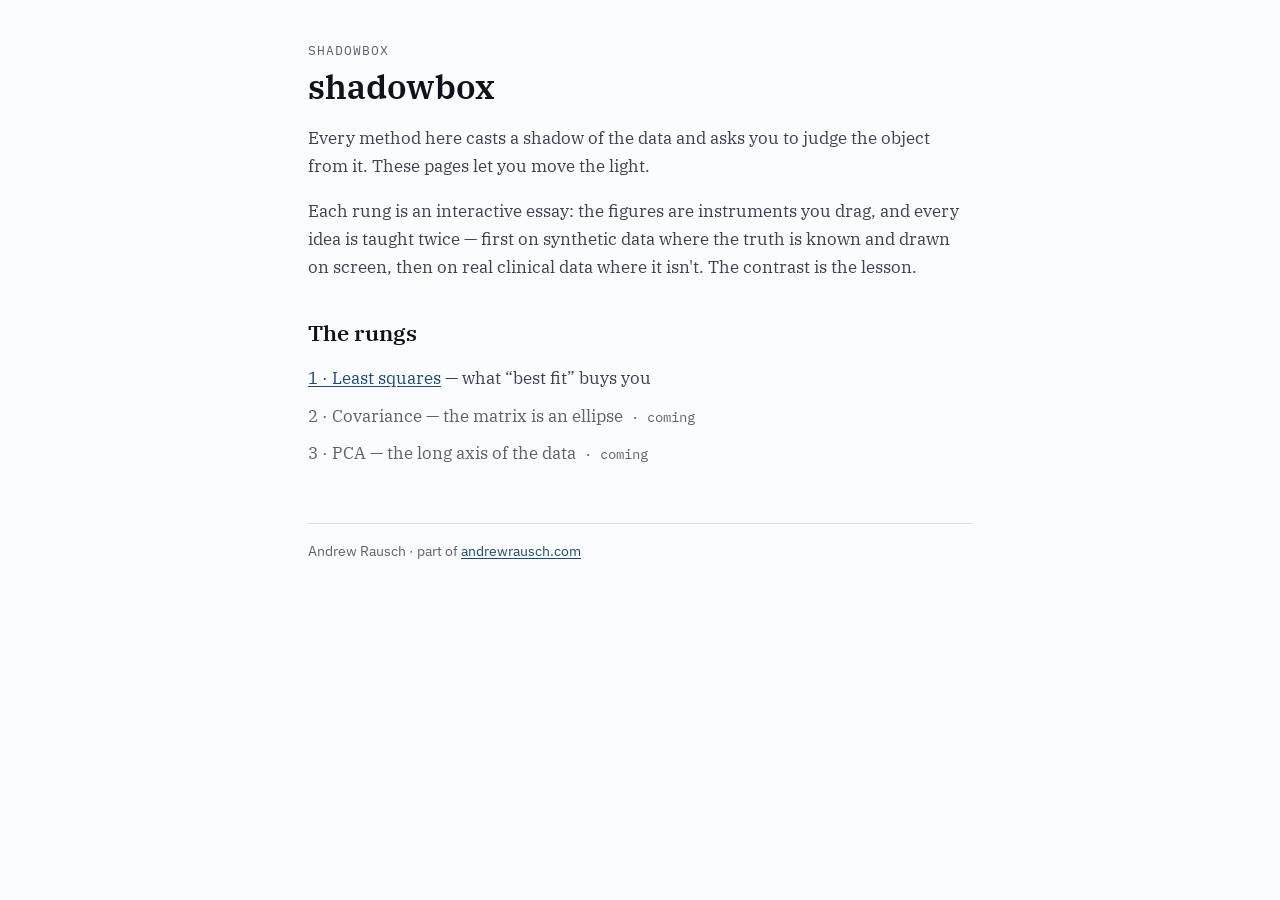
==== index.html @ 22c1af88 "m2: polish pass (favicon, hidden-tab rerender fallback, readme) Co-Authored-By: Claude Fable 5 <nore" ====
<!DOCTYPE html>
<html lang="en">
<head>
  <meta charset="utf-8">
  <meta name="viewport" content="width=device-width, initial-scale=1">
  <title>shadowbox</title>
  <meta name="description" content="Interactive visual statistics explainers: least squares, covariance, PCA — and eventually UMAP. Drag things. Watch what 'best' costs.">
  <link rel="icon" href="data:image/svg+xml,<svg xmlns=%22http://www.w3.org/2000/svg%22 viewBox=%220 0 16 16%22><rect x=%221%22 y=%221%22 width=%2214%22 height=%2214%22 fill=%22none%22 stroke=%22%231e4a7a%22 stroke-width=%222%22/><circle cx=%225%22 cy=%2211%22 r=%221.6%22 fill=%22%231e4a7a%22/><circle cx=%228%22 cy=%228%22 r=%221.6%22 fill=%22%231e4a7a%22/><circle cx=%2211%22 cy=%225%22 r=%221.6%22 fill=%22%231e4a7a%22/></svg>">
  <link rel="preconnect" href="https://fonts.googleapis.com">
  <link rel="preconnect" href="https://fonts.gstatic.com" crossorigin>
  <link href="https://fonts.googleapis.com/css2?family=IBM+Plex+Mono:wght@400;500&family=IBM+Plex+Sans:wght@400;500&family=IBM+Plex+Serif:ital,wght@0,400;0,600;1,400&display=swap" rel="stylesheet">
  <link rel="stylesheet" href="css/shadowbox.css">
</head>
<body>
  <main class="essay">
    <p class="kicker">shadowbox</p>
    <h1>shadowbox</h1>
    <p>Every method here casts a shadow of the data and asks you to judge the object
    from it. These pages let you move the light.</p>
    <p>Each rung is an interactive essay: the figures are instruments you drag, and
    every idea is taught twice — first on synthetic data where the truth is known and
    drawn on screen, then on real clinical data where it isn't. The contrast is the
    lesson.</p>

    <h2>The rungs</h2>
    <ul class="rungs">
      <li><a href="least-squares.html">1 · Least squares</a> — what “best fit” buys you</li>
      <li class="coming">2 · Covariance — the matrix is an ellipse</li>
      <li class="coming">3 · PCA — the long axis of the data</li>
    </ul>

    <footer>Andrew Rausch · part of <a href="https://andrewrausch.com">andrewrausch.com</a></footer>
  </main>
</body>
</html>
---- css/shadowbox.css ----
/* shadowbox — tokens copied from andrewrausch.com (never runtime-linked), own chrome.
   Colorblind rules are structural: no meaning on hue alone; dots = magnitude,
   stripe orientation = direction, heavy outline = structure. */

:root {
  --bg:          #fbfcfd;
  --surface:     #eef1f4;
  --border:      #d9dee4;
  --text:        #3b4252;
  --text-light:  #5a6270;
  --heading:     #0d121b;
  --accent:      #1e4a7a;   /* Doppler blue  */
  --accent-warm: #c1272d;   /* Doppler red   */
  --ink:         #1a1f2b;   /* halftone ink  */

  --font-serif: 'IBM Plex Serif', Georgia, 'Times New Roman', serif;
  --font-sans:  'IBM Plex Sans', 'Helvetica Neue', Helvetica, Arial, sans-serif;
  --font-mono:  'IBM Plex Mono', ui-monospace, Menlo, Consolas, monospace;
}

@media (prefers-color-scheme: dark) {
  :root {
    --bg:          #0e1116;
    --surface:     #181d26;
    --border:      #2a3340;
    --text:        #b8bdc7;
    --text-light:  #8d95a3;
    --heading:     #eef1f5;
    --accent:      #7ea9d8;
    --accent-warm: #e06a6f;
    --ink:         #dfe4ec;  /* reverse halftone: light ink on dark ground */
  }
}

* { box-sizing: border-box; }

html { -webkit-text-size-adjust: 100%; }

body {
  margin: 0;
  background: var(--bg);
  color: var(--text);
  font-family: var(--font-serif);
  font-size: 1.0625rem;
  line-height: 1.65;
}

.essay {
  max-width: 44rem;
  margin: 0 auto;
  padding: 2.5rem 1.25rem 4rem;
}

h1, h2, h3 {
  font-family: var(--font-serif);
  color: var(--heading);
  line-height: 1.2;
  font-weight: 600;
}
h1 { font-size: 2.1rem; margin: 0 0 0.5rem; }
h2 { font-size: 1.35rem; margin: 2.5rem 0 0.75rem; }

.kicker {
  font-family: var(--font-mono);
  font-size: 0.8rem;
  letter-spacing: 0.08em;
  text-transform: uppercase;
  color: var(--text-light);
  margin: 0 0 0.35rem;
}

a { color: var(--accent); text-decoration-thickness: 1px; text-underline-offset: 2px; }
a:hover { color: var(--accent-warm); }

hr { border: 0; border-top: 1px solid var(--border); margin: 2.5rem 0; }

/* ---- instruments ---- */

.instrument { margin: 2rem 0; }
.instrument svg { width: 100%; height: auto; display: block; }

.controls {
  display: flex;
  flex-wrap: wrap;
  gap: 0.65rem 1.4rem;
  align-items: center;
  padding: 0.6rem 0.2rem;
  font-family: var(--font-sans);
  font-size: 0.85rem;
  color: var(--text-light);
}
.controls label { display: inline-flex; align-items: center; gap: 0.5rem; }
.controls input[type="range"] { accent-color: var(--accent); width: 9rem; }
.controls button {
  font: inherit;
  font-family: var(--font-sans);
  color: var(--text);
  background: var(--surface);
  border: 1.5px solid var(--border);
  border-radius: 6px;
  padding: 0.3rem 0.8rem;
  cursor: pointer;
}
.controls button:hover { border-color: var(--text-light); }
.controls button[aria-pressed="true"] {
  border-color: var(--heading);
  color: var(--heading);
  box-shadow: inset 0 0 0 1px var(--heading);
}
.controls button[aria-pressed="true"]::before { content: "✓ "; }

.readout { font-family: var(--font-mono); }

/* ---- start-from-zero disclosure ---- */

details.from-zero {
  border: 1.5px solid var(--border);
  border-left: 4px solid var(--accent);
  border-radius: 6px;
  padding: 0.75rem 1rem;
  margin: 1.75rem 0;
  font-size: 0.98rem;
  background: var(--surface);
}
details.from-zero summary {
  cursor: pointer;
  font-family: var(--font-sans);
  font-weight: 500;
  color: var(--heading);
}
details.from-zero summary::marker { color: var(--accent); }

/* ---- focus + a11y ---- */

:focus-visible { outline: 3px solid var(--accent); outline-offset: 2px; }
svg [data-drag] { cursor: grab; }
svg [data-drag]:focus { outline: none; }
svg [data-drag]:focus-visible { outline: 3px solid var(--accent); outline-offset: 2px; }

/* ---- footer nav ---- */

.rungs { list-style: none; padding: 0; }
.rungs li { margin: 0.6rem 0; }
.rungs .coming { color: var(--text-light); }
.rungs .coming::after { content: " · coming"; font-family: var(--font-mono); font-size: 0.8em; }

footer {
  margin-top: 3.5rem;
  padding-top: 1rem;
  border-top: 1px solid var(--border);
  font-family: var(--font-sans);
  font-size: 0.85rem;
  color: var(--text-light);
}

@media print {
  .controls { display: none; }
  body { background: #ffffff; }
}
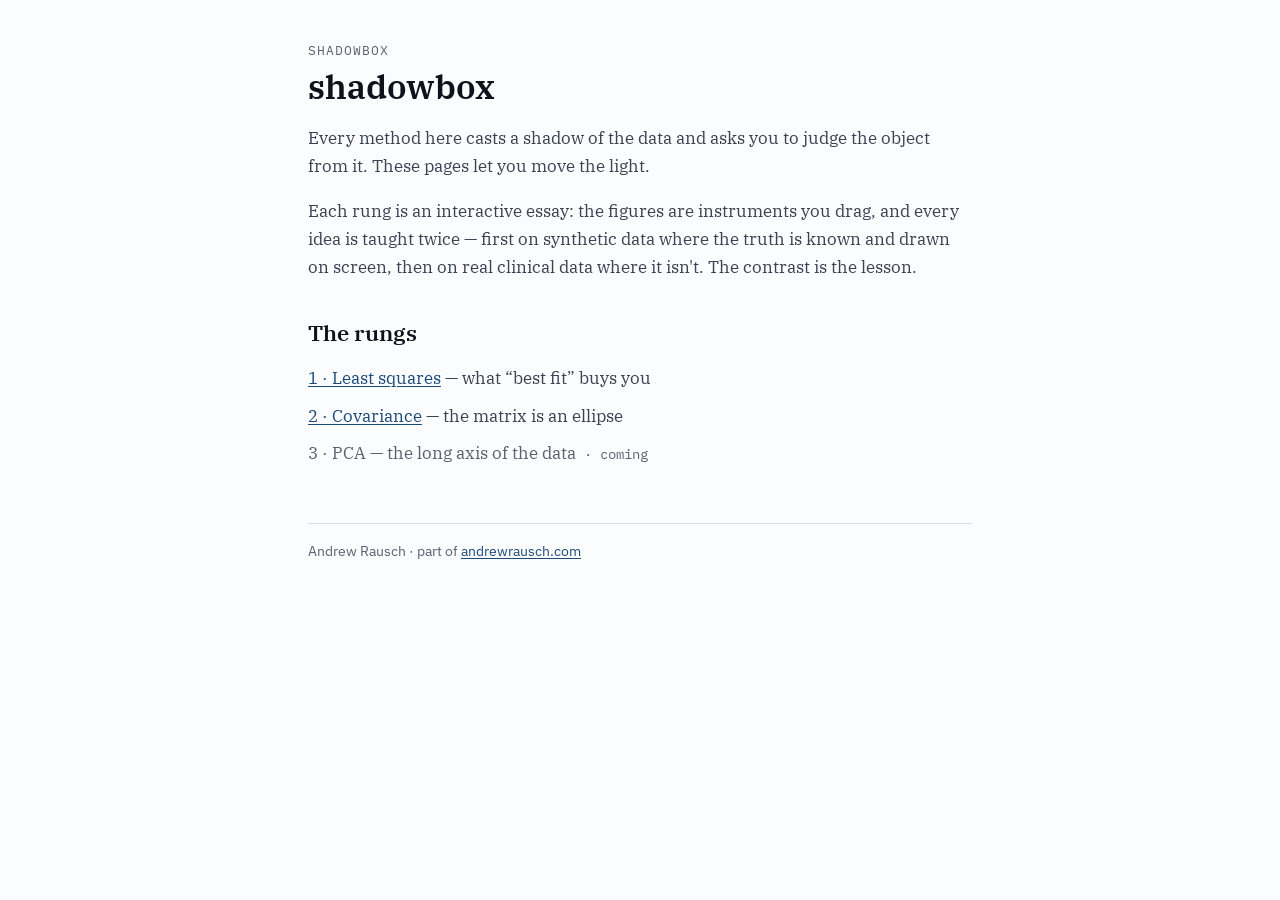
==== commit 9f08edf2: "rung 2 live: covariance essay, linked instruments, posters, nav covariance.html: matrix-is-an-ellips" ====
--- a/index.html
+++ b/index.html
@@ -25,7 +25,7 @@
     <h2>The rungs</h2>
     <ul class="rungs">
       <li><a href="least-squares.html">1 · Least squares</a> — what “best fit” buys you</li>
-      <li class="coming">2 · Covariance — the matrix is an ellipse</li>
+      <li><a href="covariance.html">2 · Covariance</a> — the matrix is an ellipse</li>
       <li class="coming">3 · PCA — the long axis of the data</li>
     </ul>
 
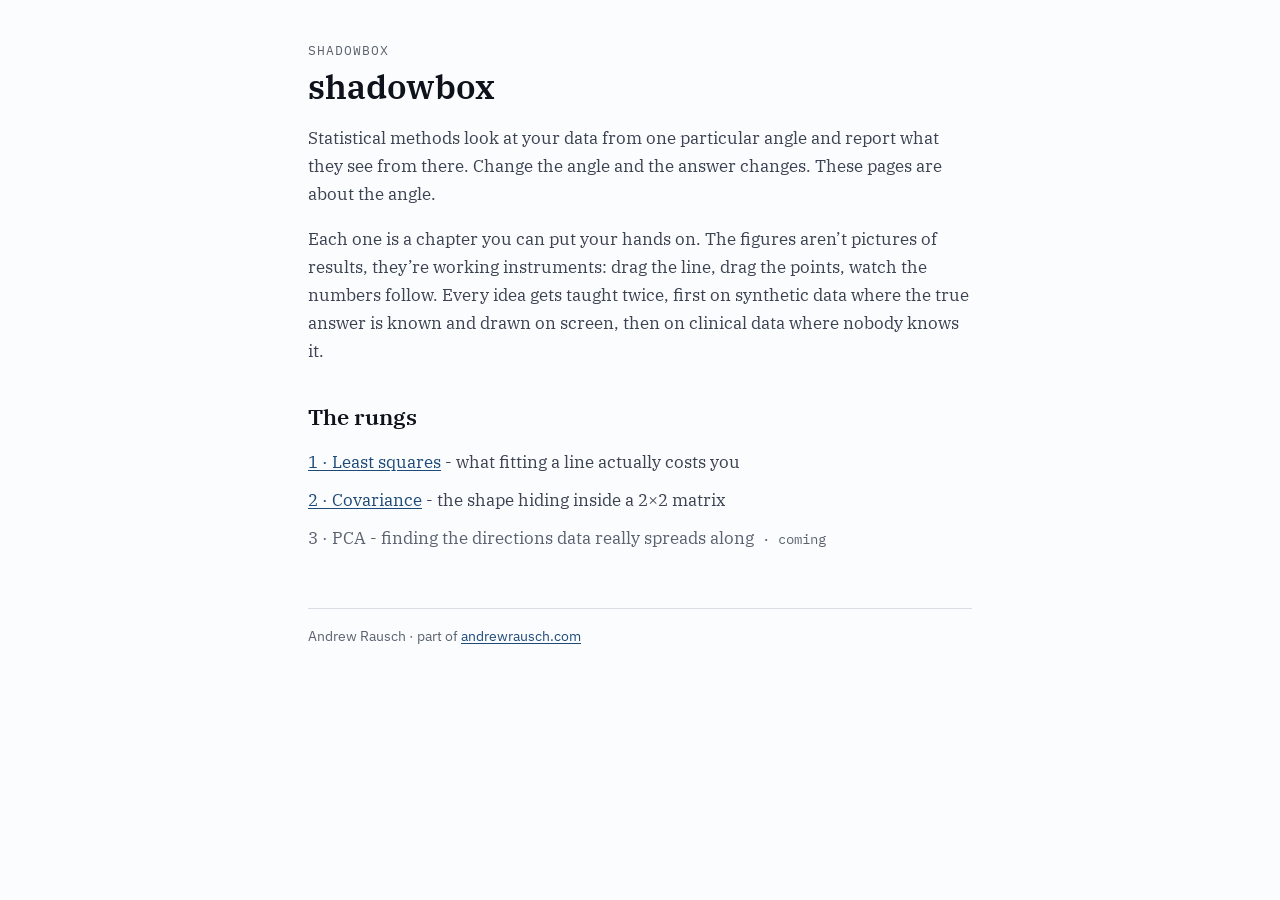
==== commit d99772e6: "index: plain-language landing copy, no slogans Same fix as the essays: the landing page led with two" ====
--- a/index.html
+++ b/index.html
@@ -15,18 +15,22 @@
   <main class="essay">
     <p class="kicker">shadowbox</p>
     <h1>shadowbox</h1>
-    <p>Every method here casts a shadow of the data and asks you to judge the object
-    from it. These pages let you move the light.</p>
-    <p>Each rung is an interactive essay: the figures are instruments you drag, and
-    every idea is taught twice — first on synthetic data where the truth is known and
-    drawn on screen, then on real clinical data where it isn't. The contrast is the
-    lesson.</p>
+    <p>Statistical methods look at your data from one particular angle and report
+    what they see from there. Change the angle and the answer changes. These pages
+    are about the angle.</p>
+    <p>Each one is a chapter you can put your hands on. The figures aren’t
+    pictures of results, they’re working instruments: drag the line, drag the
+    points, watch the numbers follow. Every idea gets taught twice, first on
+    synthetic data where the true answer is known and drawn on screen, then on
+    clinical data where nobody knows it.</p>
 
     <h2>The rungs</h2>
     <ul class="rungs">
-      <li><a href="least-squares.html">1 · Least squares</a> — what “best fit” buys you</li>
-      <li><a href="covariance.html">2 · Covariance</a> — the matrix is an ellipse</li>
-      <li class="coming">3 · PCA — the long axis of the data</li>
+      <li><a href="least-squares.html">1 · Least squares</a> - what fitting a line
+      actually costs you</li>
+      <li><a href="covariance.html">2 · Covariance</a> - the shape hiding inside a
+      2×2 matrix</li>
+      <li class="coming">3 · PCA - finding the directions data really spreads along</li>
     </ul>
 
     <footer>Andrew Rausch · part of <a href="https://andrewrausch.com">andrewrausch.com</a></footer>
--- a/css/shadowbox.css
+++ b/css/shadowbox.css
@@ -11,7 +11,11 @@
   --heading:     #0d121b;
   --accent:      #1e4a7a;   /* Doppler blue  */
   --accent-warm: #c1272d;   /* Doppler red   */
-  --ink:         #1a1f2b;   /* halftone ink  */
+  --ink:         #1a1f2b;   /* structural ink: outlines, contours, rules */
+  --ink-dot:     #4a515c;   /* halftone dots only. Owner's note 2026-08-21:
+                               solid black reads as a dense black mass once the
+                               dots grow and fuse, so the screen runs a darker
+                               grey while outlines keep full weight. */
 
   --font-serif: 'IBM Plex Serif', Georgia, 'Times New Roman', serif;
   --font-sans:  'IBM Plex Sans', 'Helvetica Neue', Helvetica, Arial, sans-serif;
@@ -29,6 +33,7 @@
     --accent:      #7ea9d8;
     --accent-warm: #e06a6f;
     --ink:         #dfe4ec;  /* reverse halftone: light ink on dark ground */
+    --ink-dot:     #aeb7c4;  /* same softening, inverted */
   }
 }
 
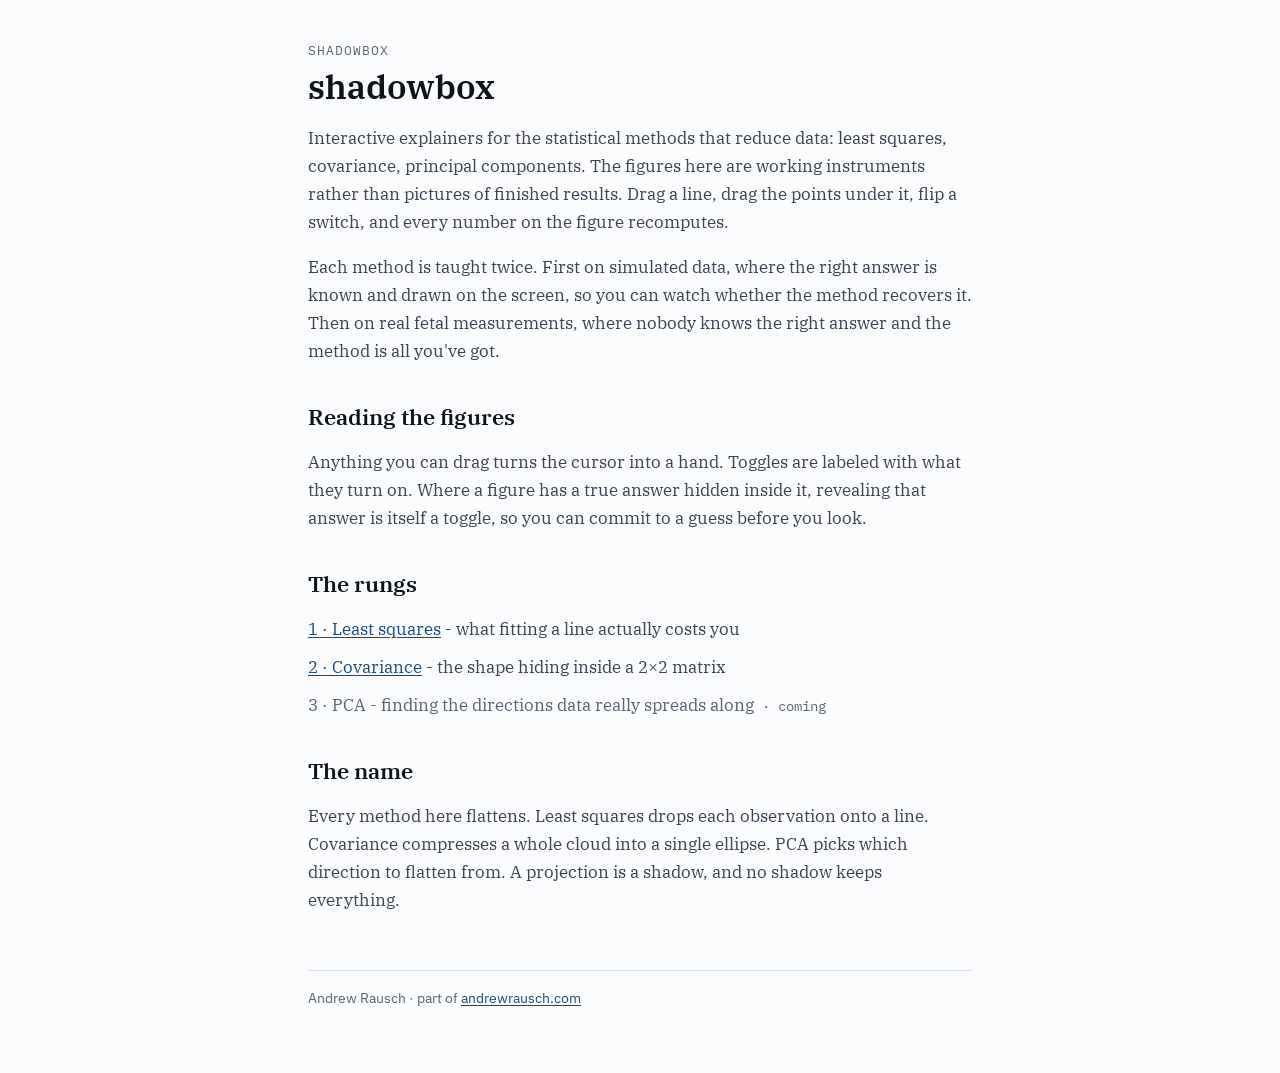
==== commit 9dc6e138: "index: replace the 'angle' framing with a plain description of the site The landing copy opened on a" ====
--- a/index.html
+++ b/index.html
@@ -4,7 +4,7 @@
   <meta charset="utf-8">
   <meta name="viewport" content="width=device-width, initial-scale=1">
   <title>shadowbox</title>
-  <meta name="description" content="Interactive visual statistics explainers: least squares, covariance, PCA — and eventually UMAP. Drag things. Watch what 'best' costs.">
+  <meta name="description" content="Interactive explainers for least squares, covariance, and PCA. The figures are working instruments: drag the line, drag the points, watch the numbers recompute.">
   <link rel="icon" href="data:image/svg+xml,<svg xmlns=%22http://www.w3.org/2000/svg%22 viewBox=%220 0 16 16%22><rect x=%221%22 y=%221%22 width=%2214%22 height=%2214%22 fill=%22none%22 stroke=%22%231e4a7a%22 stroke-width=%222%22/><circle cx=%225%22 cy=%2211%22 r=%221.6%22 fill=%22%231e4a7a%22/><circle cx=%228%22 cy=%228%22 r=%221.6%22 fill=%22%231e4a7a%22/><circle cx=%2211%22 cy=%225%22 r=%221.6%22 fill=%22%231e4a7a%22/></svg>">
   <link rel="preconnect" href="https://fonts.googleapis.com">
   <link rel="preconnect" href="https://fonts.gstatic.com" crossorigin>
@@ -15,23 +15,39 @@
   <main class="essay">
     <p class="kicker">shadowbox</p>
     <h1>shadowbox</h1>
-    <p>Statistical methods look at your data from one particular angle and report
-    what they see from there. Change the angle and the answer changes. These pages
-    are about the angle.</p>
-    <p>Each one is a chapter you can put your hands on. The figures aren’t
-    pictures of results, they’re working instruments: drag the line, drag the
-    points, watch the numbers follow. Every idea gets taught twice, first on
-    synthetic data where the true answer is known and drawn on screen, then on
-    clinical data where nobody knows it.</p>
+
+    <p>Interactive explainers for the statistical methods that reduce data:
+    least squares, covariance, principal components. The figures here are
+    working instruments rather than pictures of finished results. Drag a line,
+    drag the points under it, flip a switch, and every number on the figure
+    recomputes.</p>
+
+    <p>Each method is taught twice. First on simulated data, where the right
+    answer is known and drawn on the screen, so you can watch whether the method
+    recovers it. Then on real fetal measurements, where nobody knows the right
+    answer and the method is all you've got.</p>
+
+    <h2>Reading the figures</h2>
+    <p>Anything you can drag turns the cursor into a hand. Toggles are labeled
+    with what they turn on. Where a figure has a true answer hidden inside it,
+    revealing that answer is itself a toggle, so you can commit to a guess before
+    you look.</p>
 
     <h2>The rungs</h2>
     <ul class="rungs">
-      <li><a href="least-squares.html">1 · Least squares</a> - what fitting a line
-      actually costs you</li>
-      <li><a href="covariance.html">2 · Covariance</a> - the shape hiding inside a
-      2×2 matrix</li>
-      <li class="coming">3 · PCA - finding the directions data really spreads along</li>
+      <li><a href="least-squares.html">1 &middot; Least squares</a> - what fitting
+      a line actually costs you</li>
+      <li><a href="covariance.html">2 &middot; Covariance</a> - the shape hiding
+      inside a 2&times;2 matrix</li>
+      <li class="coming">3 &middot; PCA - finding the directions data really
+      spreads along</li>
     </ul>
+
+    <h2>The name</h2>
+    <p>Every method here flattens. Least squares drops each observation onto a
+    line. Covariance compresses a whole cloud into a single ellipse. PCA picks
+    which direction to flatten from. A projection is a shadow, and no shadow
+    keeps everything.</p>
 
     <footer>Andrew Rausch · part of <a href="https://andrewrausch.com">andrewrausch.com</a></footer>
   </main>
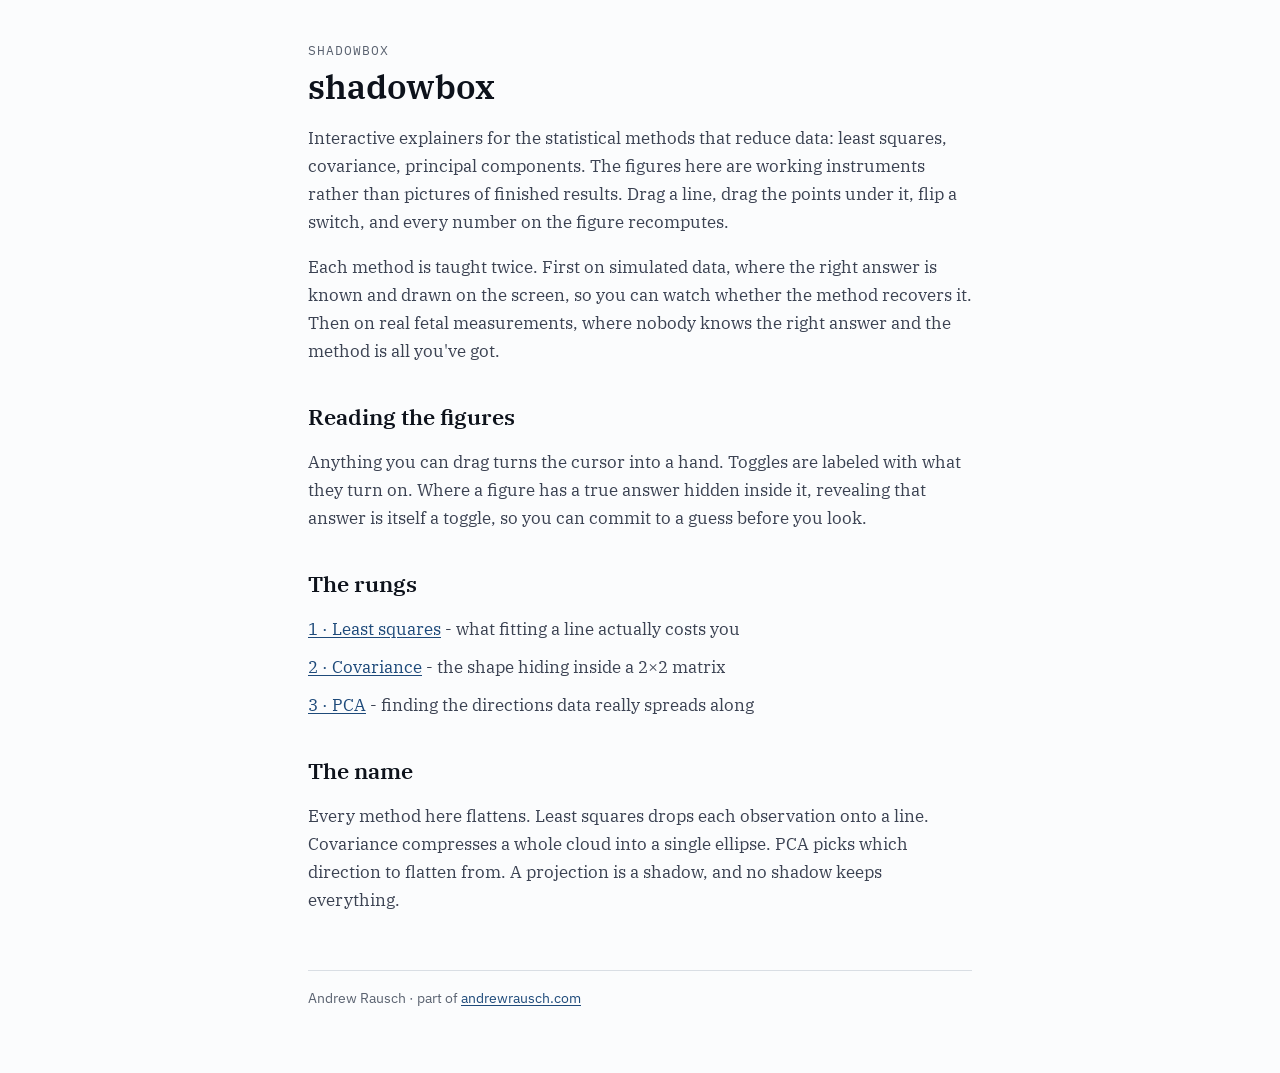
==== commit 357aec49: "rung 3: build pca.html, and correct the PCA claim by measuring it The subagent that built the rung-3" ====
--- a/index.html
+++ b/index.html
@@ -39,8 +39,8 @@
       a line actually costs you</li>
       <li><a href="covariance.html">2 &middot; Covariance</a> - the shape hiding
       inside a 2&times;2 matrix</li>
-      <li class="coming">3 &middot; PCA - finding the directions data really
-      spreads along</li>
+      <li><a href="pca.html">3 &middot; PCA</a> - finding the directions data
+      really spreads along</li>
     </ul>
 
     <h2>The name</h2>
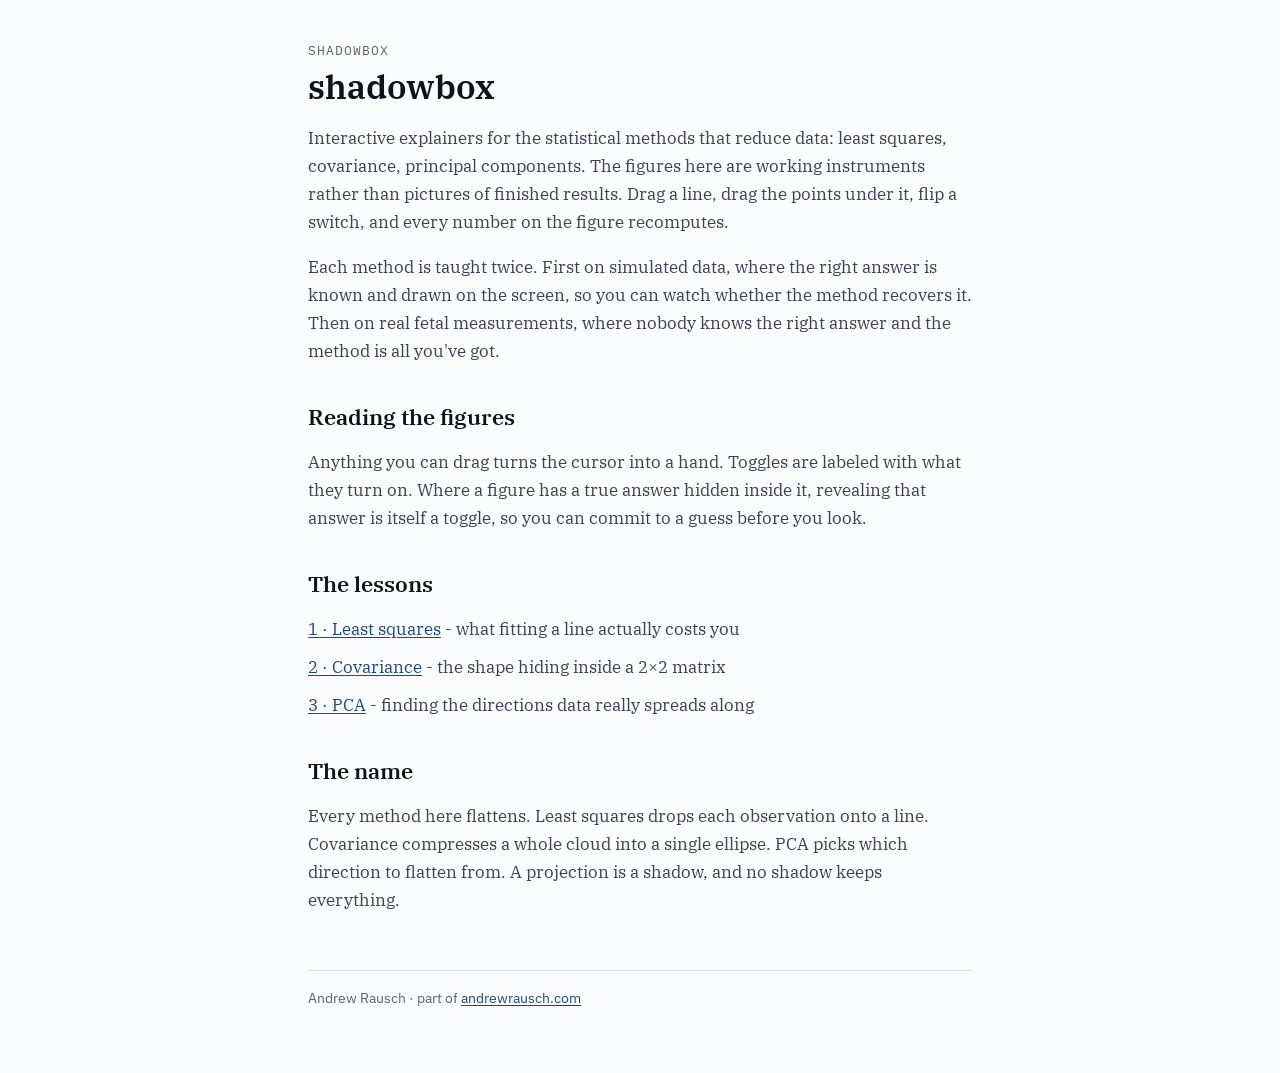
==== commit 7c53f7bd: "rewrite lesson 3 from a checked outline; rename rung to lesson everywhere Andrew scored the outline " ====
--- a/index.html
+++ b/index.html
@@ -33,8 +33,8 @@
     revealing that answer is itself a toggle, so you can commit to a guess before
     you look.</p>
 
-    <h2>The rungs</h2>
-    <ul class="rungs">
+    <h2>The lessons</h2>
+    <ul class="lessons">
       <li><a href="least-squares.html">1 &middot; Least squares</a> - what fitting
       a line actually costs you</li>
       <li><a href="covariance.html">2 &middot; Covariance</a> - the shape hiding
--- a/css/shadowbox.css
+++ b/css/shadowbox.css
@@ -1,4 +1,4 @@
-/* shadowbox — tokens copied from andrewrausch.com (never runtime-linked), own chrome.
+/* shadowbox - tokens copied from andrewrausch.com (never runtime-linked), own chrome.
    Colorblind rules are structural: no meaning on hue alone; dots = magnitude,
    stripe orientation = direction, heavy outline = structure. */
 
@@ -144,10 +144,10 @@
 
 /* ---- footer nav ---- */
 
-.rungs { list-style: none; padding: 0; }
-.rungs li { margin: 0.6rem 0; }
-.rungs .coming { color: var(--text-light); }
-.rungs .coming::after { content: " · coming"; font-family: var(--font-mono); font-size: 0.8em; }
+.lessons { list-style: none; padding: 0; }
+.lessons li { margin: 0.6rem 0; }
+.lessons .coming { color: var(--text-light); }
+.lessons .coming::after { content: " · coming"; font-family: var(--font-mono); font-size: 0.8em; }
 
 footer {
   margin-top: 3.5rem;
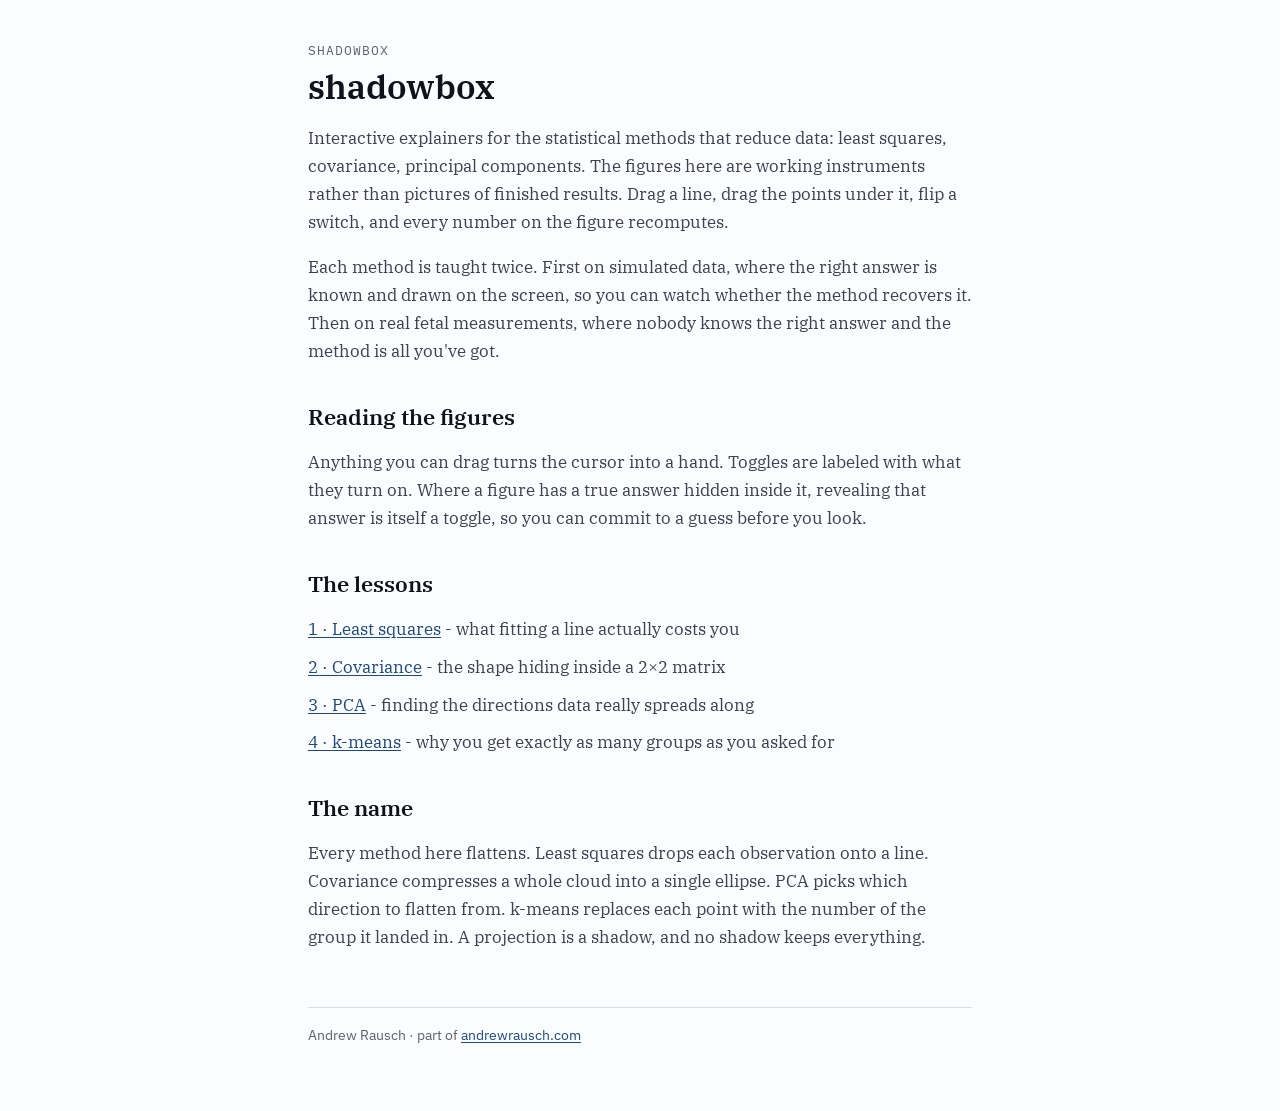
==== commit b3f8484b: "m6 closed: lesson 4 is live Trellis nav across all four lessons, index card and "The name" paragraph" ====
--- a/index.html
+++ b/index.html
@@ -41,12 +41,15 @@
       inside a 2&times;2 matrix</li>
       <li><a href="pca.html">3 &middot; PCA</a> - finding the directions data
       really spreads along</li>
+      <li><a href="kmeans.html">4 &middot; k-means</a> - why you get exactly as
+      many groups as you asked for</li>
     </ul>
 
     <h2>The name</h2>
     <p>Every method here flattens. Least squares drops each observation onto a
     line. Covariance compresses a whole cloud into a single ellipse. PCA picks
-    which direction to flatten from. A projection is a shadow, and no shadow
+    which direction to flatten from. k-means replaces each point with the
+    number of the group it landed in. A projection is a shadow, and no shadow
     keeps everything.</p>
 
     <footer>Andrew Rausch · part of <a href="https://andrewrausch.com">andrewrausch.com</a></footer>
--- a/css/shadowbox.css
+++ b/css/shadowbox.css
@@ -95,7 +95,7 @@
   color: var(--text-light);
 }
 .controls label { display: inline-flex; align-items: center; gap: 0.5rem; }
-.controls input[type="range"] { accent-color: var(--accent); width: 9rem; }
+.controls input[type="range"] { accent-color: var(--accent); width: 9rem; touch-action: none; }
 .controls button {
   font: inherit;
   font-family: var(--font-sans);
@@ -138,9 +138,32 @@
 /* ---- focus + a11y ---- */
 
 :focus-visible { outline: 3px solid var(--accent); outline-offset: 2px; }
-svg [data-drag] { cursor: grab; }
+svg [data-drag] { cursor: grab; touch-action: none; }
 svg [data-drag]:focus { outline: none; }
 svg [data-drag]:focus-visible { outline: 3px solid var(--accent); outline-offset: 2px; }
+
+/* ---- trellis nav ---- */
+
+.trellis {
+  font-family: var(--font-mono);
+  font-size: 0.8rem;
+  letter-spacing: 0.04em;
+  margin: 0 0 1.9rem;
+  padding-bottom: 0.6rem;
+  border-bottom: 1px solid var(--border);
+  display: flex;
+  flex-wrap: wrap;
+  gap: 0.3rem 1.15rem;
+}
+.trellis a { color: var(--text-light); text-decoration: none; }
+.trellis a:hover { color: var(--accent); text-decoration: underline; }
+/* Current page is marked three ways at once, never by colour alone: a leading
+   glyph, heavier weight, and full-strength text against the muted siblings. */
+.trellis [aria-current="page"] {
+  color: var(--heading);
+  font-weight: 500;
+}
+.trellis [aria-current="page"]::before { content: "▸"; margin-right: 0.35em; }
 
 /* ---- footer nav ---- */
 
@@ -159,6 +182,30 @@
 }
 
 @media print {
-  .controls { display: none; }
-  body { background: #ffffff; }
-}
+  /* Paper has no dark mode and no hue budget worth spending: collapse every
+     token to ink on white and let weight, dash pattern and dot area carry the
+     meaning, exactly as they do for a colourblind reader on screen. */
+  :root {
+    --bg: #ffffff;  --surface: #ffffff;  --border: #9aa0a8;
+    --text: #000000; --text-light: #333333; --heading: #000000;
+    --accent: #000000; --accent-warm: #000000;
+    --ink: #000000; --ink-dot: #444444;
+  }
+  body { background: #ffffff; color: #000000; font-size: 10.5pt; }
+  .essay { max-width: none; margin: 0; padding: 0; }
+
+  .controls, .trellis { display: none; }
+
+  /* A collapsible is optional on screen and part of the text on paper. */
+  details, details > summary { display: block; }
+  details > summary { font-weight: 600; list-style: none; }
+  details > summary::-webkit-details-marker { display: none; }
+
+  /* Never split a figure, and never strand a heading at the foot of a page. */
+  .instrument-mount, svg { break-inside: avoid; page-break-inside: avoid; }
+  h1, h2, summary { break-after: avoid; page-break-after: avoid; }
+  p { orphans: 3; widows: 3; }
+
+  a { color: #000000; text-decoration: underline; }
+  footer a::after { content: " (" attr(href) ")"; font-family: var(--font-mono); font-size: 0.8em; }
+}
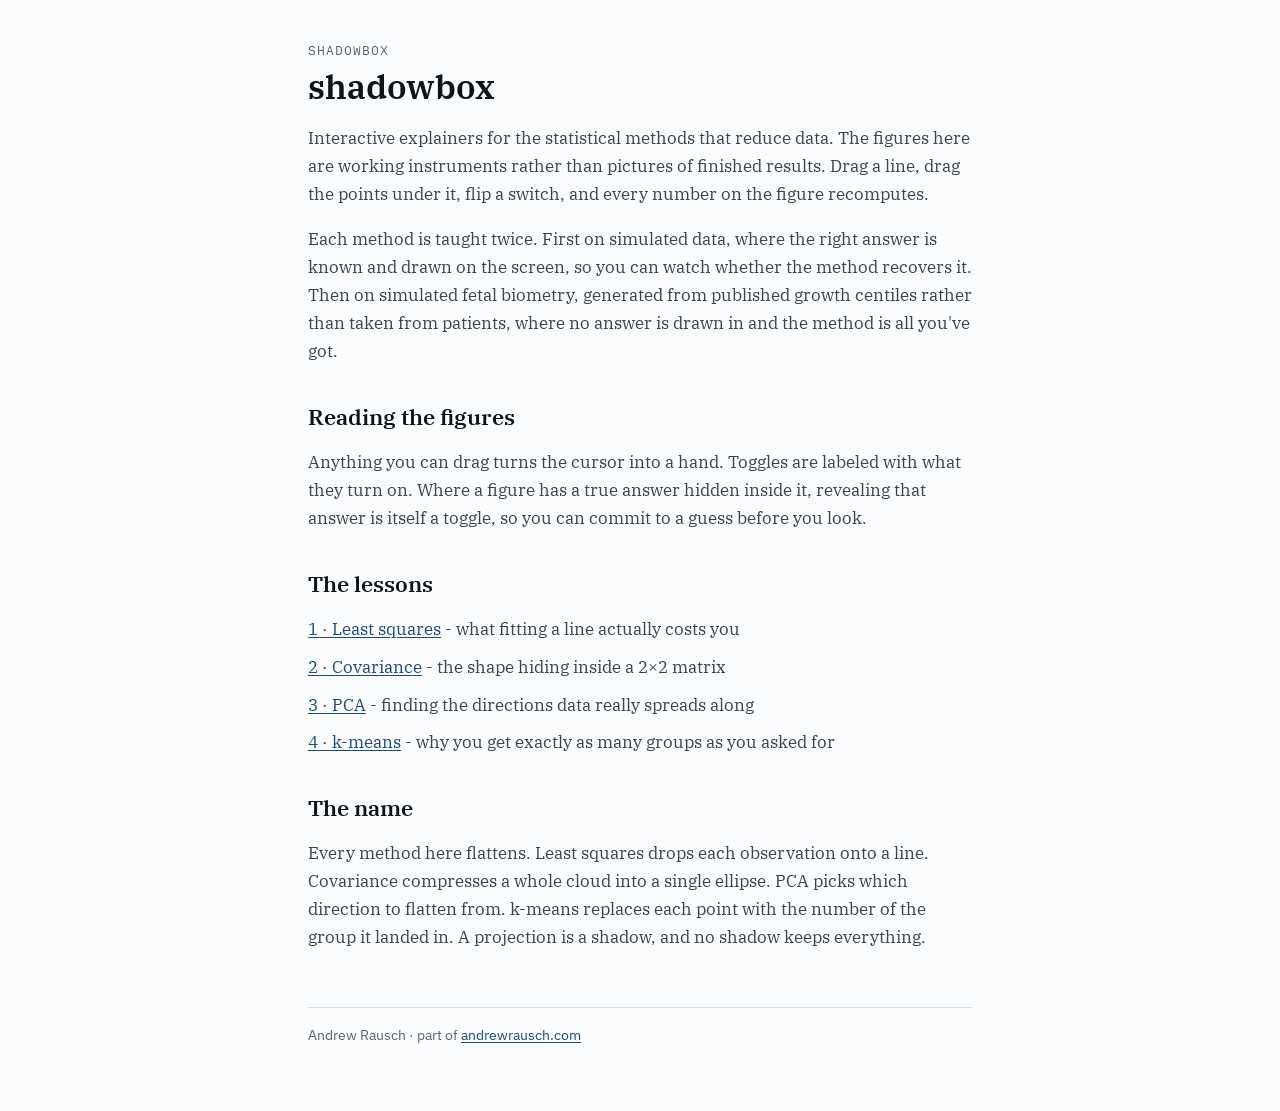
==== commit a417b0a8: "index: de-enumerate the lessons, and stop calling the biometry real Two defects in the landing page," ====
--- a/index.html
+++ b/index.html
@@ -4,7 +4,7 @@
   <meta charset="utf-8">
   <meta name="viewport" content="width=device-width, initial-scale=1">
   <title>shadowbox</title>
-  <meta name="description" content="Interactive explainers for least squares, covariance, and PCA. The figures are working instruments: drag the line, drag the points, watch the numbers recompute.">
+  <meta name="description" content="Interactive explainers for the statistics behind fitting data, taught on simulated data and then on fetal biometry. The figures are working instruments: drag the line, drag the points, watch the numbers recompute. New lessons are added over time.">
   <link rel="icon" href="data:image/svg+xml,<svg xmlns=%22http://www.w3.org/2000/svg%22 viewBox=%220 0 16 16%22><rect x=%221%22 y=%221%22 width=%2214%22 height=%2214%22 fill=%22none%22 stroke=%22%231e4a7a%22 stroke-width=%222%22/><circle cx=%225%22 cy=%2211%22 r=%221.6%22 fill=%22%231e4a7a%22/><circle cx=%228%22 cy=%228%22 r=%221.6%22 fill=%22%231e4a7a%22/><circle cx=%2211%22 cy=%225%22 r=%221.6%22 fill=%22%231e4a7a%22/></svg>">
   <link rel="preconnect" href="https://fonts.googleapis.com">
   <link rel="preconnect" href="https://fonts.gstatic.com" crossorigin>
@@ -16,16 +16,16 @@
     <p class="kicker">shadowbox</p>
     <h1>shadowbox</h1>
 
-    <p>Interactive explainers for the statistical methods that reduce data:
-    least squares, covariance, principal components. The figures here are
-    working instruments rather than pictures of finished results. Drag a line,
-    drag the points under it, flip a switch, and every number on the figure
-    recomputes.</p>
+    <p>Interactive explainers for the statistical methods that reduce data.
+    The figures here are working instruments rather than pictures of finished
+    results. Drag a line, drag the points under it, flip a switch, and every
+    number on the figure recomputes.</p>
 
     <p>Each method is taught twice. First on simulated data, where the right
     answer is known and drawn on the screen, so you can watch whether the method
-    recovers it. Then on real fetal measurements, where nobody knows the right
-    answer and the method is all you've got.</p>
+    recovers it. Then on simulated fetal biometry, generated from published
+    growth centiles rather than taken from patients, where no answer is drawn
+    in and the method is all you've got.</p>
 
     <h2>Reading the figures</h2>
     <p>Anything you can drag turns the cursor into a hand. Toggles are labeled
